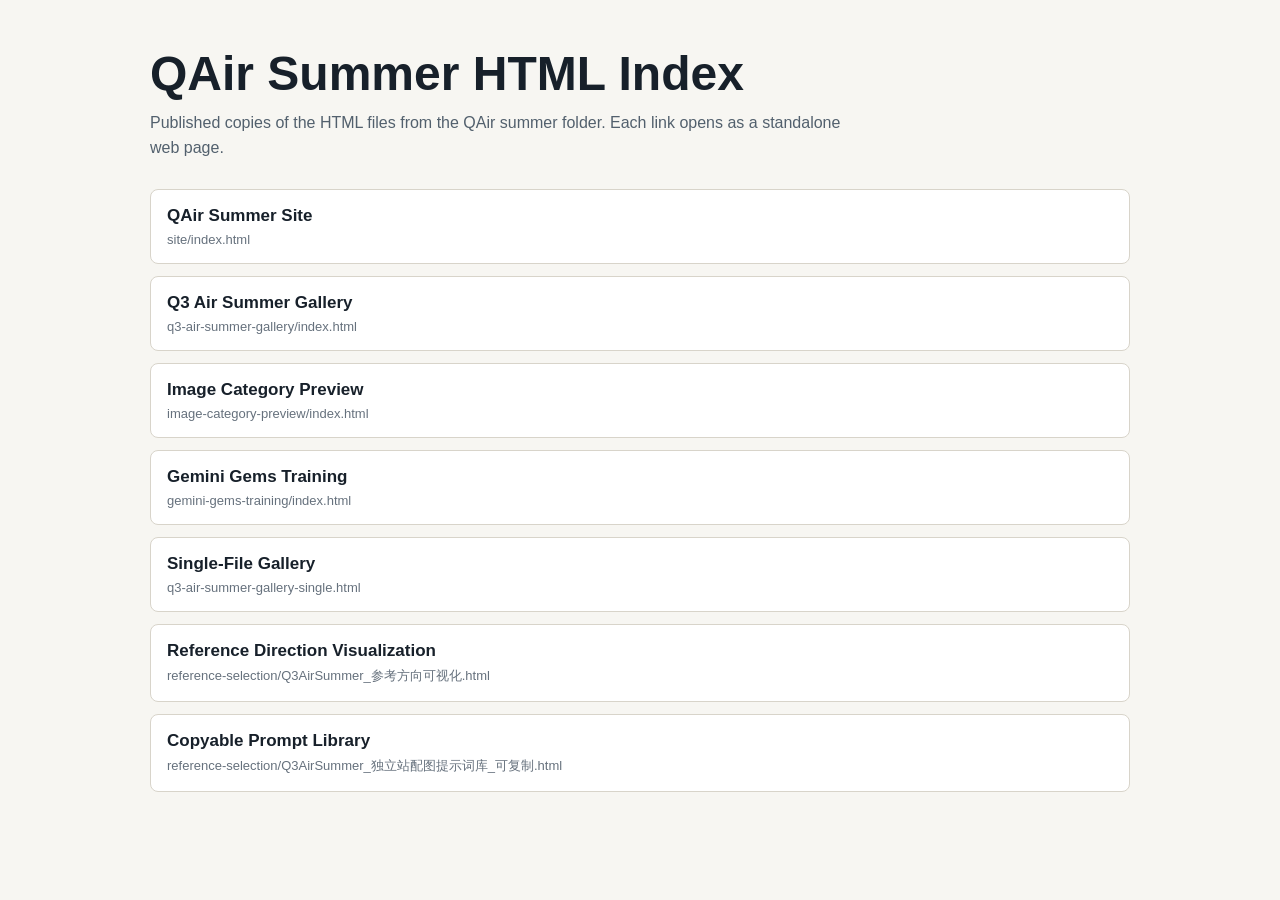
==== qair-summer/index.html @ 7894ca74 "Add QAir summer pages" ====
<!doctype html>
<html lang="en">
<head>
  <meta charset="utf-8">
  <meta name="viewport" content="width=device-width, initial-scale=1">
  <title>QAir Summer HTML Index</title>
  <style>
    :root {
      color-scheme: light;
      font-family: Arial, Helvetica, sans-serif;
      color: #17202a;
      background: #f7f6f2;
    }

    body {
      margin: 0;
      min-height: 100vh;
    }

    main {
      width: min(980px, calc(100% - 32px));
      margin: 0 auto;
      padding: 48px 0;
    }

    h1 {
      margin: 0 0 10px;
      font-size: clamp(28px, 5vw, 48px);
      line-height: 1.08;
      letter-spacing: 0;
    }

    p {
      margin: 0 0 28px;
      max-width: 720px;
      color: #52606d;
      line-height: 1.6;
    }

    ul {
      display: grid;
      gap: 12px;
      padding: 0;
      margin: 0;
      list-style: none;
    }

    a {
      display: grid;
      gap: 6px;
      padding: 16px;
      border: 1px solid #d8d4ca;
      border-radius: 8px;
      background: #ffffff;
      color: #17202a;
      text-decoration: none;
    }

    a:hover {
      border-color: #9d8b62;
      box-shadow: 0 8px 24px rgba(29, 34, 39, 0.08);
    }

    strong {
      font-size: 17px;
    }

    span {
      overflow-wrap: anywhere;
      color: #66717d;
      font-size: 13px;
    }
  </style>
</head>
<body>
  <main>
    <h1>QAir Summer HTML Index</h1>
    <p>Published copies of the HTML files from the QAir summer folder. Each link opens as a standalone web page.</p>
    <ul>
      <li>
        <a href="site/">
          <strong>QAir Summer Site</strong>
          <span>site/index.html</span>
        </a>
      </li>
      <li>
        <a href="q3-air-summer-gallery/">
          <strong>Q3 Air Summer Gallery</strong>
          <span>q3-air-summer-gallery/index.html</span>
        </a>
      </li>
      <li>
        <a href="image-category-preview/">
          <strong>Image Category Preview</strong>
          <span>image-category-preview/index.html</span>
        </a>
      </li>
      <li>
        <a href="gemini-gems-training/">
          <strong>Gemini Gems Training</strong>
          <span>gemini-gems-training/index.html</span>
        </a>
      </li>
      <li>
        <a href="q3-air-summer-gallery-single.html">
          <strong>Single-File Gallery</strong>
          <span>q3-air-summer-gallery-single.html</span>
        </a>
      </li>
      <li>
        <a href="reference-selection/Q3AirSummer_参考方向可视化.html">
          <strong>Reference Direction Visualization</strong>
          <span>reference-selection/Q3AirSummer_参考方向可视化.html</span>
        </a>
      </li>
      <li>
        <a href="reference-selection/Q3AirSummer_独立站配图提示词库_可复制.html">
          <strong>Copyable Prompt Library</strong>
          <span>reference-selection/Q3AirSummer_独立站配图提示词库_可复制.html</span>
        </a>
      </li>
    </ul>
  </main>
</body>
</html>
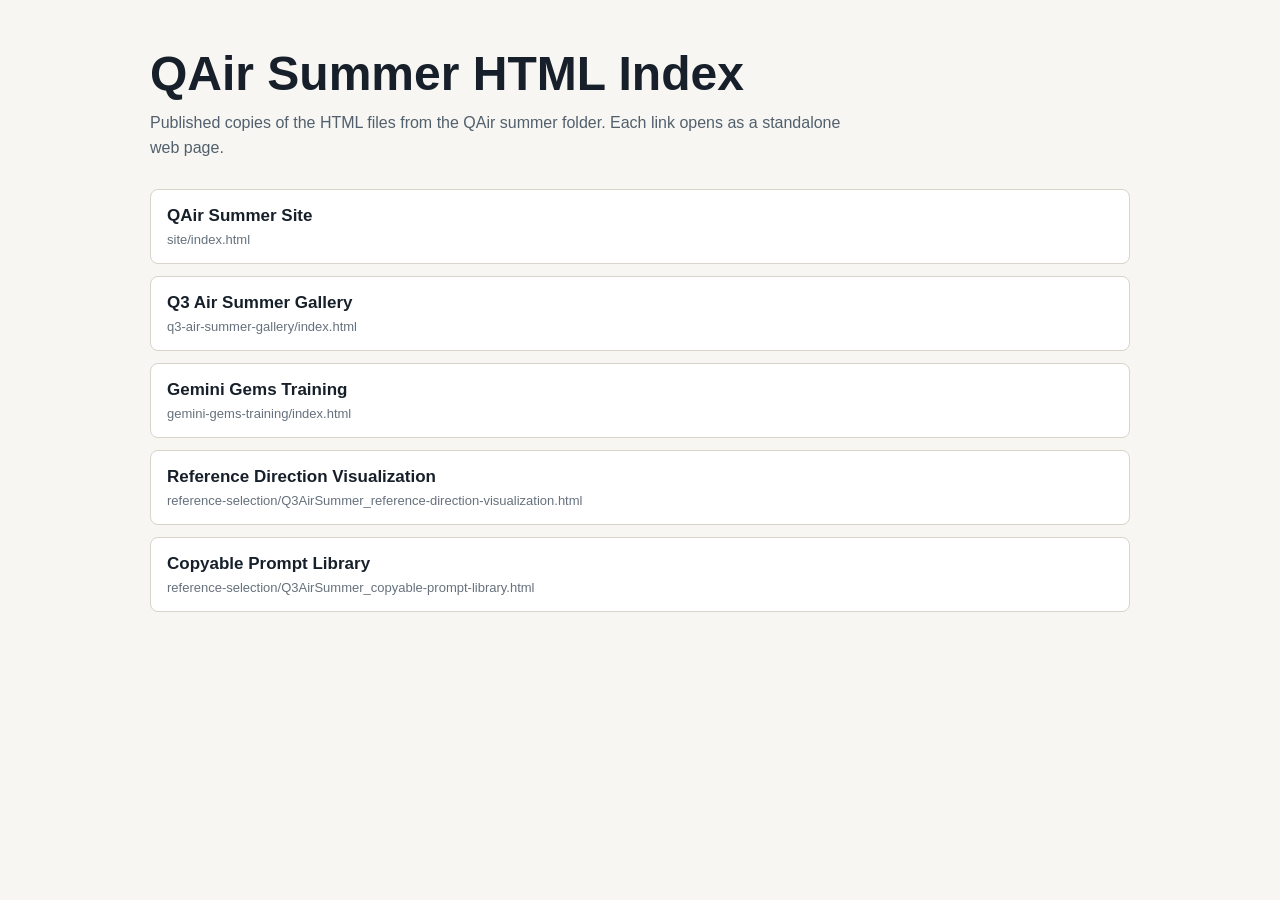
==== commit f3631869: "Remove duplicate QAir gallery links" ====
--- a/qair-summer/index.html
+++ b/qair-summer/index.html
@@ -90,33 +90,21 @@
         </a>
       </li>
       <li>
-        <a href="image-category-preview/">
-          <strong>Image Category Preview</strong>
-          <span>image-category-preview/index.html</span>
-        </a>
-      </li>
-      <li>
         <a href="gemini-gems-training/">
           <strong>Gemini Gems Training</strong>
           <span>gemini-gems-training/index.html</span>
         </a>
       </li>
       <li>
-        <a href="q3-air-summer-gallery-single.html">
-          <strong>Single-File Gallery</strong>
-          <span>q3-air-summer-gallery-single.html</span>
+        <a href="reference-selection/Q3AirSummer_%E5%8F%82%E8%80%83%E6%96%B9%E5%90%91%E5%8F%AF%E8%A7%86%E5%8C%96.html">
+          <strong>Reference Direction Visualization</strong>
+          <span>reference-selection/Q3AirSummer_reference-direction-visualization.html</span>
         </a>
       </li>
       <li>
-        <a href="reference-selection/Q3AirSummer_参考方向可视化.html">
-          <strong>Reference Direction Visualization</strong>
-          <span>reference-selection/Q3AirSummer_参考方向可视化.html</span>
-        </a>
-      </li>
-      <li>
-        <a href="reference-selection/Q3AirSummer_独立站配图提示词库_可复制.html">
+        <a href="reference-selection/Q3AirSummer_%E7%8B%AC%E7%AB%8B%E7%AB%99%E9%85%8D%E5%9B%BE%E6%8F%90%E7%A4%BA%E8%AF%8D%E5%BA%93_%E5%8F%AF%E5%A4%8D%E5%88%B6.html">
           <strong>Copyable Prompt Library</strong>
-          <span>reference-selection/Q3AirSummer_独立站配图提示词库_可复制.html</span>
+          <span>reference-selection/Q3AirSummer_copyable-prompt-library.html</span>
         </a>
       </li>
     </ul>
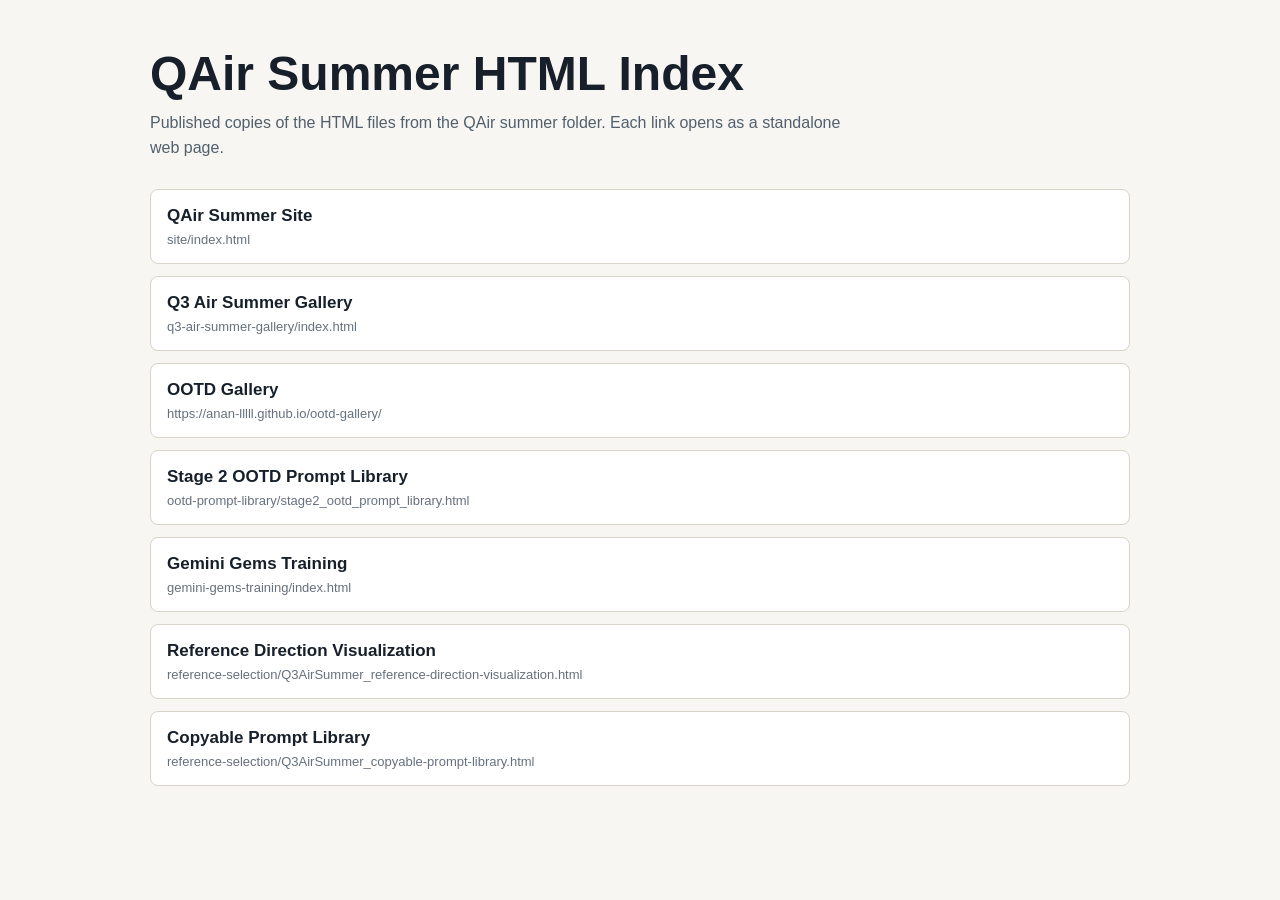
==== commit bc6638d7: "Add OOTD reference links" ====
--- a/qair-summer/index.html
+++ b/qair-summer/index.html
@@ -90,6 +90,18 @@
         </a>
       </li>
       <li>
+        <a href="https://anan-lllll.github.io/ootd-gallery/">
+          <strong>OOTD Gallery</strong>
+          <span>https://anan-lllll.github.io/ootd-gallery/</span>
+        </a>
+      </li>
+      <li>
+        <a href="ootd-prompt-library/stage2_ootd_prompt_library.html">
+          <strong>Stage 2 OOTD Prompt Library</strong>
+          <span>ootd-prompt-library/stage2_ootd_prompt_library.html</span>
+        </a>
+      </li>
+      <li>
         <a href="gemini-gems-training/">
           <strong>Gemini Gems Training</strong>
           <span>gemini-gems-training/index.html</span>
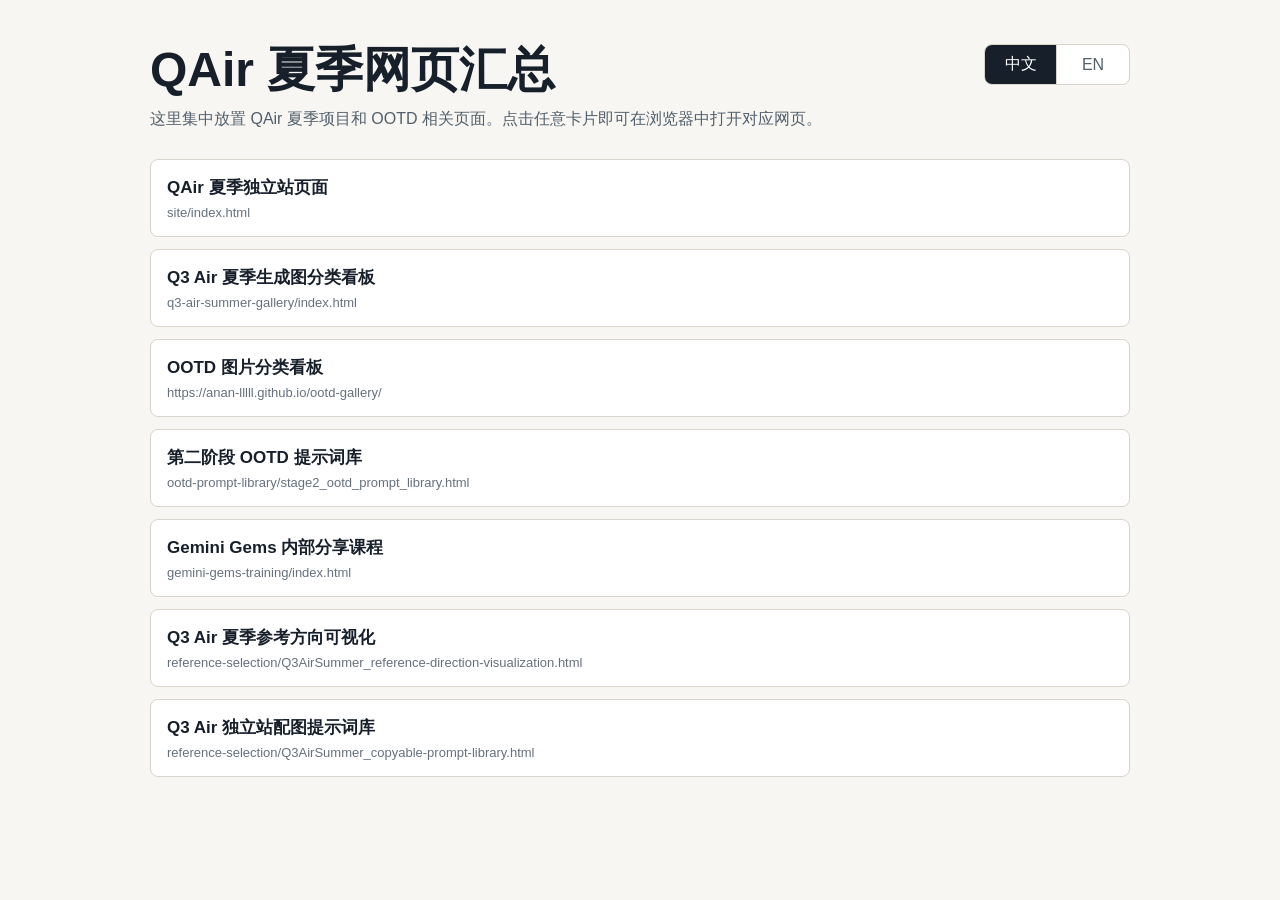
==== commit 5c1ff9fd: "Add bilingual QAir index" ====
--- a/qair-summer/index.html
+++ b/qair-summer/index.html
@@ -1,13 +1,13 @@
 <!doctype html>
-<html lang="en">
+<html lang="zh-CN">
 <head>
   <meta charset="utf-8">
   <meta name="viewport" content="width=device-width, initial-scale=1">
-  <title>QAir Summer HTML Index</title>
+  <title>QAir 夏季网页汇总</title>
   <style>
     :root {
       color-scheme: light;
-      font-family: Arial, Helvetica, sans-serif;
+      font-family: Arial, "Microsoft YaHei", "PingFang SC", sans-serif;
       color: #17202a;
       background: #f7f6f2;
     }
@@ -20,21 +20,58 @@
     main {
       width: min(980px, calc(100% - 32px));
       margin: 0 auto;
-      padding: 48px 0;
+      padding: 44px 0 56px;
+    }
+
+    header {
+      display: flex;
+      align-items: flex-start;
+      justify-content: space-between;
+      gap: 20px;
+      margin-bottom: 28px;
     }
 
     h1 {
       margin: 0 0 10px;
-      font-size: clamp(28px, 5vw, 48px);
+      font-size: clamp(30px, 5vw, 48px);
       line-height: 1.08;
       letter-spacing: 0;
     }
 
     p {
-      margin: 0 0 28px;
+      margin: 0;
       max-width: 720px;
       color: #52606d;
       line-height: 1.6;
+    }
+
+    .language-switch {
+      display: inline-flex;
+      flex: 0 0 auto;
+      overflow: hidden;
+      border: 1px solid #d8d4ca;
+      border-radius: 8px;
+      background: #ffffff;
+    }
+
+    button {
+      min-width: 72px;
+      padding: 9px 12px;
+      border: 0;
+      border-right: 1px solid #d8d4ca;
+      background: transparent;
+      color: #52606d;
+      font: inherit;
+      cursor: pointer;
+    }
+
+    button:last-child {
+      border-right: 0;
+    }
+
+    button[aria-pressed="true"] {
+      background: #17202a;
+      color: #ffffff;
     }
 
     ul {
@@ -70,56 +107,136 @@
       color: #66717d;
       font-size: 13px;
     }
+
+    @media (max-width: 640px) {
+      header {
+        display: grid;
+      }
+
+      .language-switch {
+        width: max-content;
+      }
+    }
   </style>
 </head>
 <body>
   <main>
-    <h1>QAir Summer HTML Index</h1>
-    <p>Published copies of the HTML files from the QAir summer folder. Each link opens as a standalone web page.</p>
+    <header>
+      <div>
+        <h1 data-i18n="title">QAir 夏季网页汇总</h1>
+        <p data-i18n="intro">这里集中放置 QAir 夏季项目和 OOTD 相关页面。点击任意卡片即可在浏览器中打开对应网页。</p>
+      </div>
+      <div class="language-switch" aria-label="Language switch">
+        <button type="button" data-lang="zh" aria-pressed="true">中文</button>
+        <button type="button" data-lang="en" aria-pressed="false">EN</button>
+      </div>
+    </header>
+
     <ul>
       <li>
         <a href="site/">
-          <strong>QAir Summer Site</strong>
-          <span>site/index.html</span>
+          <strong data-i18n="qairSiteTitle">QAir 夏季独立站页面</strong>
+          <span data-i18n="qairSitePath">site/index.html</span>
         </a>
       </li>
       <li>
         <a href="q3-air-summer-gallery/">
-          <strong>Q3 Air Summer Gallery</strong>
-          <span>q3-air-summer-gallery/index.html</span>
+          <strong data-i18n="q3GalleryTitle">Q3 Air 夏季生成图分类看板</strong>
+          <span data-i18n="q3GalleryPath">q3-air-summer-gallery/index.html</span>
         </a>
       </li>
       <li>
         <a href="https://anan-lllll.github.io/ootd-gallery/">
-          <strong>OOTD Gallery</strong>
+          <strong data-i18n="ootdGalleryTitle">OOTD 图片分类看板</strong>
           <span>https://anan-lllll.github.io/ootd-gallery/</span>
         </a>
       </li>
       <li>
         <a href="ootd-prompt-library/stage2_ootd_prompt_library.html">
-          <strong>Stage 2 OOTD Prompt Library</strong>
-          <span>ootd-prompt-library/stage2_ootd_prompt_library.html</span>
+          <strong data-i18n="ootdPromptTitle">第二阶段 OOTD 提示词库</strong>
+          <span data-i18n="ootdPromptPath">ootd-prompt-library/stage2_ootd_prompt_library.html</span>
         </a>
       </li>
       <li>
         <a href="gemini-gems-training/">
-          <strong>Gemini Gems Training</strong>
-          <span>gemini-gems-training/index.html</span>
+          <strong data-i18n="geminiTitle">Gemini Gems 内部分享课程</strong>
+          <span data-i18n="geminiPath">gemini-gems-training/index.html</span>
         </a>
       </li>
       <li>
         <a href="reference-selection/Q3AirSummer_%E5%8F%82%E8%80%83%E6%96%B9%E5%90%91%E5%8F%AF%E8%A7%86%E5%8C%96.html">
-          <strong>Reference Direction Visualization</strong>
-          <span>reference-selection/Q3AirSummer_reference-direction-visualization.html</span>
+          <strong data-i18n="referenceTitle">Q3 Air 夏季参考方向可视化</strong>
+          <span data-i18n="referencePath">reference-selection/Q3AirSummer_reference-direction-visualization.html</span>
         </a>
       </li>
       <li>
         <a href="reference-selection/Q3AirSummer_%E7%8B%AC%E7%AB%8B%E7%AB%99%E9%85%8D%E5%9B%BE%E6%8F%90%E7%A4%BA%E8%AF%8D%E5%BA%93_%E5%8F%AF%E5%A4%8D%E5%88%B6.html">
-          <strong>Copyable Prompt Library</strong>
-          <span>reference-selection/Q3AirSummer_copyable-prompt-library.html</span>
+          <strong data-i18n="copyPromptTitle">Q3 Air 独立站配图提示词库</strong>
+          <span data-i18n="copyPromptPath">reference-selection/Q3AirSummer_copyable-prompt-library.html</span>
         </a>
       </li>
     </ul>
   </main>
+
+  <script>
+    const copy = {
+      zh: {
+        title: "QAir 夏季网页汇总",
+        intro: "这里集中放置 QAir 夏季项目和 OOTD 相关页面。点击任意卡片即可在浏览器中打开对应网页。",
+        qairSiteTitle: "QAir 夏季独立站页面",
+        qairSitePath: "site/index.html",
+        q3GalleryTitle: "Q3 Air 夏季生成图分类看板",
+        q3GalleryPath: "q3-air-summer-gallery/index.html",
+        ootdGalleryTitle: "OOTD 图片分类看板",
+        ootdPromptTitle: "第二阶段 OOTD 提示词库",
+        ootdPromptPath: "ootd-prompt-library/stage2_ootd_prompt_library.html",
+        geminiTitle: "Gemini Gems 内部分享课程",
+        geminiPath: "gemini-gems-training/index.html",
+        referenceTitle: "Q3 Air 夏季参考方向可视化",
+        referencePath: "reference-selection/Q3AirSummer_reference-direction-visualization.html",
+        copyPromptTitle: "Q3 Air 独立站配图提示词库",
+        copyPromptPath: "reference-selection/Q3AirSummer_copyable-prompt-library.html"
+      },
+      en: {
+        title: "QAir Summer HTML Index",
+        intro: "A central index for QAir summer project pages and OOTD reference pages. Click any card to open the page in your browser.",
+        qairSiteTitle: "QAir Summer Site",
+        qairSitePath: "site/index.html",
+        q3GalleryTitle: "Q3 Air Summer Image Gallery",
+        q3GalleryPath: "q3-air-summer-gallery/index.html",
+        ootdGalleryTitle: "OOTD Image Gallery",
+        ootdPromptTitle: "Stage 2 OOTD Prompt Library",
+        ootdPromptPath: "ootd-prompt-library/stage2_ootd_prompt_library.html",
+        geminiTitle: "Gemini Gems Internal Training",
+        geminiPath: "gemini-gems-training/index.html",
+        referenceTitle: "Q3 Air Summer Reference Direction",
+        referencePath: "reference-selection/Q3AirSummer_reference-direction-visualization.html",
+        copyPromptTitle: "Q3 Air Site Image Prompt Library",
+        copyPromptPath: "reference-selection/Q3AirSummer_copyable-prompt-library.html"
+      }
+    };
+
+    const nodes = document.querySelectorAll("[data-i18n]");
+    const buttons = document.querySelectorAll("[data-lang]");
+
+    function applyLanguage(lang) {
+      const selected = copy[lang] ? lang : "zh";
+      document.documentElement.lang = selected === "zh" ? "zh-CN" : "en";
+      document.title = copy[selected].title;
+      nodes.forEach((node) => {
+        node.textContent = copy[selected][node.dataset.i18n];
+      });
+      buttons.forEach((button) => {
+        button.setAttribute("aria-pressed", String(button.dataset.lang === selected));
+      });
+      localStorage.setItem("qair-index-language", selected);
+    }
+
+    buttons.forEach((button) => {
+      button.addEventListener("click", () => applyLanguage(button.dataset.lang));
+    });
+
+    applyLanguage(localStorage.getItem("qair-index-language") || "zh");
+  </script>
 </body>
 </html>
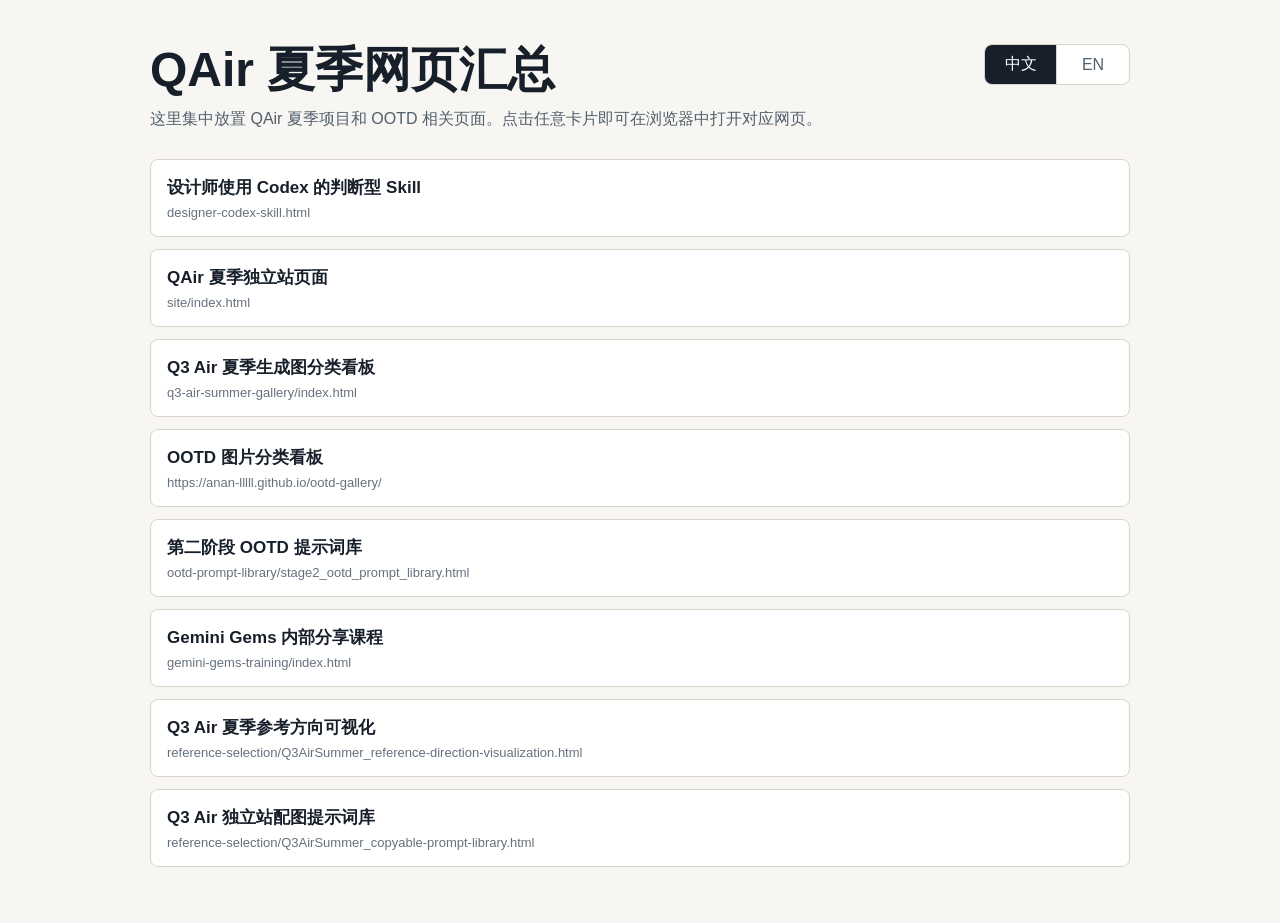
==== commit cc69c289: "Add designer Codex skill page" ====
--- a/qair-summer/index.html
+++ b/qair-summer/index.html
@@ -134,6 +134,12 @@
 
     <ul>
       <li>
+        <a href="designer-codex-skill.html">
+          <strong data-i18n="codexSkillTitle">设计师使用 Codex 的判断型 Skill</strong>
+          <span data-i18n="codexSkillPath">designer-codex-skill.html</span>
+        </a>
+      </li>
+      <li>
         <a href="site/">
           <strong data-i18n="qairSiteTitle">QAir 夏季独立站页面</strong>
           <span data-i18n="qairSitePath">site/index.html</span>
@@ -183,6 +189,8 @@
       zh: {
         title: "QAir 夏季网页汇总",
         intro: "这里集中放置 QAir 夏季项目和 OOTD 相关页面。点击任意卡片即可在浏览器中打开对应网页。",
+        codexSkillTitle: "设计师使用 Codex 的判断型 Skill",
+        codexSkillPath: "designer-codex-skill.html",
         qairSiteTitle: "QAir 夏季独立站页面",
         qairSitePath: "site/index.html",
         q3GalleryTitle: "Q3 Air 夏季生成图分类看板",
@@ -200,6 +208,8 @@
       en: {
         title: "QAir Summer HTML Index",
         intro: "A central index for QAir summer project pages and OOTD reference pages. Click any card to open the page in your browser.",
+        codexSkillTitle: "Designer Codex Judgment Skill",
+        codexSkillPath: "designer-codex-skill.html",
         qairSiteTitle: "QAir Summer Site",
         qairSitePath: "site/index.html",
         q3GalleryTitle: "Q3 Air Summer Image Gallery",
